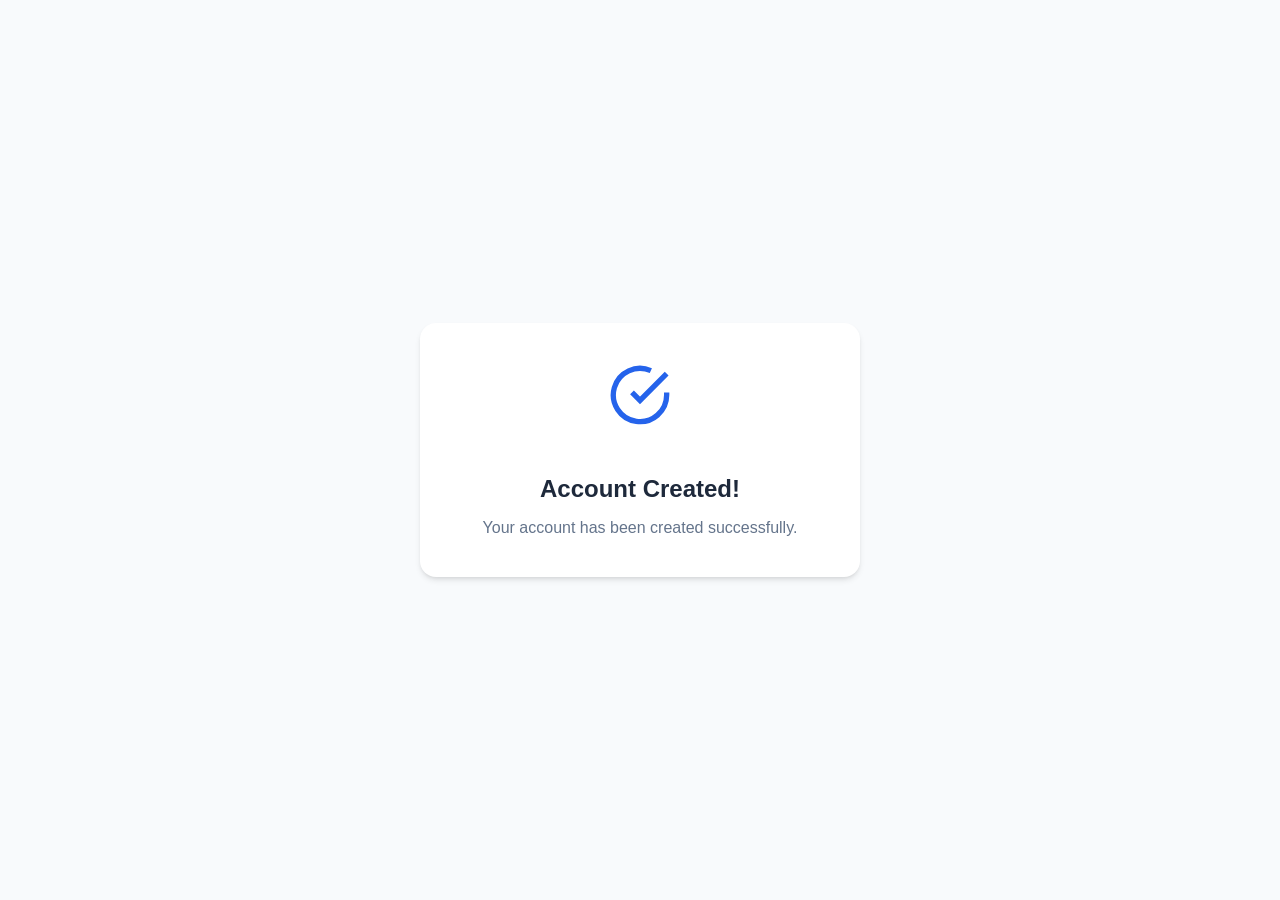
==== signup/frontend/success.html @ b7cdf4f6 "Add Makefile and update signup form to use email instead of username - Introduced a Makefile for Doc" ====
<!DOCTYPE html>
<html lang="en">
<head>
    <meta charset="UTF-8">
    <meta name="viewport" content="width=device-width, initial-scale=1.0">
    <title>Account Created</title>
    <link rel="stylesheet" href="style.css">
    <style>
        .success-page {
            text-align: center;
        }
        .success-icon {
            width: 64px;
            height: 64px;
            margin: 0 auto 1.5rem;
            color: #22c55e;
        }
        .success-page h1 {
            margin-bottom: 1rem;
        }
        .success-page p {
            color: var(--text-muted);
        }
    </style>
</head>
<body>
    <div class="container">
        <div class="card success-page">
            <div class="logo">
                <svg class="success-icon" viewBox="0 0 24 24" fill="none" stroke="currentColor" stroke-width="2">
                    <path d="M22 11.08V12a10 10 0 1 1-5.93-9.14"/>
                    <polyline points="22 4 12 14.01 9 11.01"/>
                </svg>
            </div>
            <h1>Account Created!</h1>
            <p>Your account has been created successfully.</p>
        </div>
    </div>
</body>
</html>
---- signup/frontend/style.css ----
:root {
    --primary: #2563eb;
    --primary-hover: #1d4ed8;
    --background: #f8fafc;
    --card-bg: #ffffff;
    --text: #1e293b;
    --text-muted: #64748b;
    --border: #e2e8f0;
    --error-bg: #fef2f2;
    --error-border: #fecaca;
    --success-bg: #f0fdf4;
    --success-border: #bbf7d0;
    --shadow: 0 4px 6px -1px rgb(0 0 0 / 0.1), 0 2px 4px -2px rgb(0 0 0 / 0.1);
    --input-bg: #ffffff;
}

@media (prefers-color-scheme: dark) {
    :root {
        --primary: #3b82f6;
        --primary-hover: #60a5fa;
        --background: #0f172a;
        --card-bg: #1e293b;
        --text: #f1f5f9;
        --text-muted: #94a3b8;
        --border: #334155;
        --error-bg: #450a0a;
        --error-border: #7f1d1d;
        --success-bg: #052e16;
        --success-border: #14532d;
        --shadow: 0 4px 6px -1px rgb(0 0 0 / 0.3), 0 2px 4px -2px rgb(0 0 0 / 0.3);
        --input-bg: #1e293b;
    }
}

* {
    margin: 0;
    padding: 0;
    box-sizing: border-box;
}

body {
    font-family: -apple-system, BlinkMacSystemFont, 'Segoe UI', Roboto, Oxygen, Ubuntu, sans-serif;
    background: var(--background);
    color: var(--text);
    min-height: 100vh;
    display: flex;
    align-items: center;
    justify-content: center;
    padding: 1rem;
}

.container {
    width: 100%;
    max-width: 440px;
}

.card {
    background: var(--card-bg);
    border-radius: 16px;
    padding: 2.5rem;
    box-shadow: var(--shadow);
    position: relative;
}

.form-row {
    display: flex;
    gap: 1rem;
}

.form-row .form-group {
    flex: 1;
}

.logo {
    display: flex;
    justify-content: center;
    margin-bottom: 1.5rem;
}

.logo svg {
    color: var(--primary);
}

.theme-toggle {
    position: absolute;
    top: 1rem;
    right: 1rem;
    background: transparent;
    border: none;
    cursor: pointer;
    padding: 0.5rem;
    border-radius: 8px;
    color: var(--text-muted);
    transition: color 0.2s, background 0.2s;
    width: auto;
    margin: 0;
}

.theme-toggle:hover {
    color: var(--text);
    background: var(--border);
}

.theme-toggle .icon-moon {
    display: none;
}

:root:not(.dark) .theme-toggle .icon-moon {
    display: block;
}

:root.dark .theme-toggle .icon-sun {
    display: none;
}

:root.dark .theme-toggle .icon-moon {
    display: block;
}

h1 {
    font-size: 1.5rem;
    font-weight: 600;
    text-align: center;
    margin-bottom: 0.5rem;
}

.subtitle {
    text-align: center;
    color: var(--text-muted);
    margin-bottom: 2rem;
}

.form-group {
    margin-bottom: 1.25rem;
}

label {
    display: block;
    font-size: 0.875rem;
    font-weight: 500;
    margin-bottom: 0.5rem;
    color: var(--text);
}

input {
    width: 100%;
    padding: 0.75rem 1rem;
    border: 1px solid var(--border);
    border-radius: 8px;
    font-size: 1rem;
    transition: border-color 0.2s, box-shadow 0.2s;
    background: var(--input-bg);
    color: var(--text);
}

input:focus {
    outline: none;
    border-color: var(--primary);
    box-shadow: 0 0 0 3px rgba(37, 99, 235, 0.1);
}

input::placeholder {
    color: var(--text-muted);
}

button {
    width: 100%;
    padding: 0.875rem 1rem;
    background: var(--primary);
    color: white;
    border: none;
    border-radius: 8px;
    font-size: 1rem;
    font-weight: 500;
    cursor: pointer;
    transition: background-color 0.2s;
    margin-top: 0.5rem;
}

button:hover {
    background: var(--primary-hover);
}

button:disabled {
    opacity: 0.6;
    cursor: not-allowed;
}

.message {
    padding: 0.75rem 1rem;
    border-radius: 8px;
    font-size: 0.875rem;
    margin-bottom: 1rem;
    display: none;
}

.message.error {
    display: block;
    background: var(--error-bg);
    color: #fca5a5;
    border: 1px solid var(--error-border);
}

.message.success {
    display: block;
    background: var(--success-bg);
    color: #86efac;
    border: 1px solid var(--success-border);
}

.footer {
    text-align: center;
    margin-top: 1.5rem;
    color: var(--text-muted);
    font-size: 0.875rem;
}

.footer a {
    color: var(--primary);
    text-decoration: none;
}

.footer a:hover {
    text-decoration: underline;
}
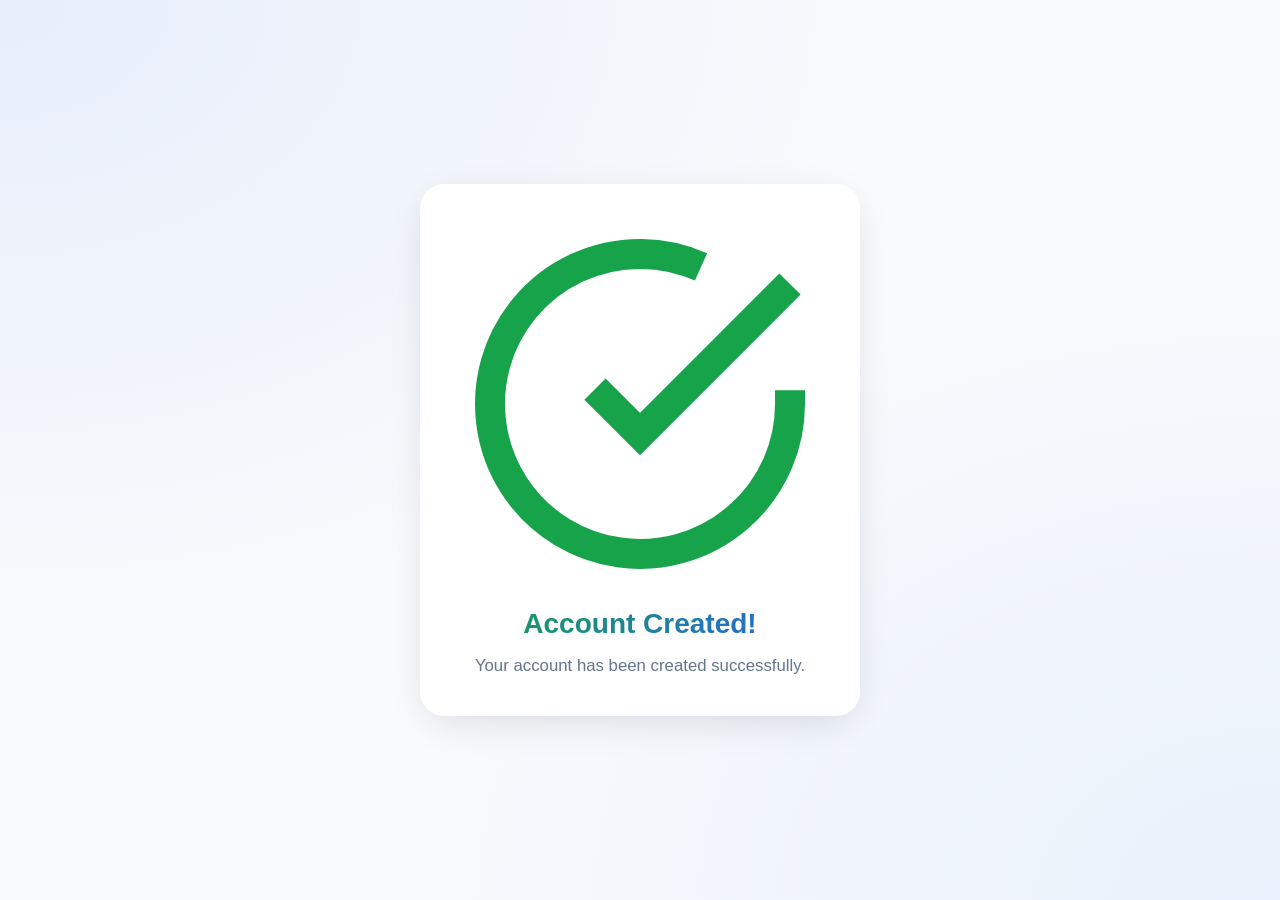
==== commit 5b953f08: "Enhance signup experience with loading spinner and dynamic greeting on success page" ====
--- a/signup/frontend/success.html
+++ b/signup/frontend/success.html
@@ -9,17 +9,12 @@
         .success-page {
             text-align: center;
         }
-        .success-icon {
-            width: 64px;
-            height: 64px;
-            margin: 0 auto 1.5rem;
-            color: #22c55e;
-        }
         .success-page h1 {
             margin-bottom: 1rem;
         }
         .success-page p {
             color: var(--text-muted);
+            font-size: 1.05rem;
         }
     </style>
 </head>
@@ -32,9 +27,17 @@
                     <polyline points="22 4 12 14.01 9 11.01"/>
                 </svg>
             </div>
-            <h1>Account Created!</h1>
+            <h1 id="greeting">Account Created!</h1>
             <p>Your account has been created successfully.</p>
         </div>
     </div>
+    <script src="script.js"></script>
+    <script>
+        const firstName = sessionStorage.getItem('signupFirstName');
+        if (firstName) {
+            document.getElementById('greeting').textContent = 'Welcome, ' + firstName + '!';
+            sessionStorage.removeItem('signupFirstName');
+        }
+    </script>
 </body>
 </html>
--- a/signup/frontend/style.css
+++ b/signup/frontend/style.css
@@ -1,6 +1,7 @@
 :root {
     --primary: #2563eb;
     --primary-hover: #1d4ed8;
+    --primary-glow: rgba(37, 99, 235, 0.3);
     --background: #f8fafc;
     --card-bg: #ffffff;
     --text: #1e293b;
@@ -8,28 +9,33 @@
     --border: #e2e8f0;
     --error-bg: #fef2f2;
     --error-border: #fecaca;
+    --error-text: #dc2626;
     --success-bg: #f0fdf4;
     --success-border: #bbf7d0;
+    --success-text: #16a34a;
     --shadow: 0 4px 6px -1px rgb(0 0 0 / 0.1), 0 2px 4px -2px rgb(0 0 0 / 0.1);
+    --shadow-lg: 0 10px 40px -10px rgb(0 0 0 / 0.15);
     --input-bg: #ffffff;
 }
 
-@media (prefers-color-scheme: dark) {
-    :root {
-        --primary: #3b82f6;
-        --primary-hover: #60a5fa;
-        --background: #0f172a;
-        --card-bg: #1e293b;
-        --text: #f1f5f9;
-        --text-muted: #94a3b8;
-        --border: #334155;
-        --error-bg: #450a0a;
-        --error-border: #7f1d1d;
-        --success-bg: #052e16;
-        --success-border: #14532d;
-        --shadow: 0 4px 6px -1px rgb(0 0 0 / 0.3), 0 2px 4px -2px rgb(0 0 0 / 0.3);
-        --input-bg: #1e293b;
-    }
+:root.dark {
+    --primary: #3b82f6;
+    --primary-hover: #60a5fa;
+    --primary-glow: rgba(59, 130, 246, 0.3);
+    --background: #0f172a;
+    --card-bg: #1e293b;
+    --text: #f1f5f9;
+    --text-muted: #94a3b8;
+    --border: #334155;
+    --error-bg: #450a0a;
+    --error-border: #7f1d1d;
+    --error-text: #fca5a5;
+    --success-bg: #052e16;
+    --success-border: #14532d;
+    --success-text: #86efac;
+    --shadow: 0 4px 6px -1px rgb(0 0 0 / 0.3), 0 2px 4px -2px rgb(0 0 0 / 0.3);
+    --shadow-lg: 0 10px 40px -10px rgb(0 0 0 / 0.5);
+    --input-bg: #1e293b;
 }
 
 * {
@@ -41,6 +47,9 @@
 body {
     font-family: -apple-system, BlinkMacSystemFont, 'Segoe UI', Roboto, Oxygen, Ubuntu, sans-serif;
     background: var(--background);
+    background-image: 
+        radial-gradient(at 0% 0%, rgba(37, 99, 235, 0.08) 0%, transparent 50%),
+        radial-gradient(at 100% 100%, rgba(59, 130, 246, 0.08) 0%, transparent 50%);
     color: var(--text);
     min-height: 100vh;
     display: flex;
@@ -56,29 +65,22 @@
 
 .card {
     background: var(--card-bg);
-    border-radius: 16px;
+    border-radius: 24px;
     padding: 2.5rem;
-    box-shadow: var(--shadow);
+    box-shadow: var(--shadow-lg);
     position: relative;
-}
-
-.form-row {
-    display: flex;
-    gap: 1rem;
-}
-
-.form-row .form-group {
-    flex: 1;
-}
-
-.logo {
-    display: flex;
-    justify-content: center;
-    margin-bottom: 1.5rem;
-}
-
-.logo svg {
-    color: var(--primary);
+    animation: slideUp 0.5s ease-out;
+}
+
+@keyframes slideUp {
+    from {
+        opacity: 0;
+        transform: translateY(20px);
+    }
+    to {
+        opacity: 1;
+        transform: translateY(0);
+    }
 }
 
 .theme-toggle {
@@ -105,8 +107,12 @@
     display: none;
 }
 
+:root:not(.dark) .theme-toggle .icon-sun {
+    display: block;
+}
+
 :root:not(.dark) .theme-toggle .icon-moon {
-    display: block;
+    display: none;
 }
 
 :root.dark .theme-toggle .icon-sun {
@@ -117,21 +123,43 @@
     display: block;
 }
 
+.logo {
+    display: flex;
+    justify-content: center;
+    margin-bottom: 1.5rem;
+}
+
+.logo svg {
+    color: var(--primary);
+    animation: float 3s ease-in-out infinite;
+}
+
+@keyframes float {
+    0%, 100% { transform: translateY(0); }
+    50% { transform: translateY(-8px); }
+}
+
 h1 {
-    font-size: 1.5rem;
-    font-weight: 600;
+    font-size: 1.75rem;
+    font-weight: 700;
     text-align: center;
     margin-bottom: 0.5rem;
+    background: linear-gradient(135deg, var(--text) 0%, var(--primary) 100%);
+    -webkit-background-clip: text;
+    -webkit-text-fill-color: transparent;
+    background-clip: text;
 }
 
 .subtitle {
     text-align: center;
     color: var(--text-muted);
     margin-bottom: 2rem;
+    font-size: 0.95rem;
 }
 
 .form-group {
     margin-bottom: 1.25rem;
+    position: relative;
 }
 
 label {
@@ -142,13 +170,17 @@
     color: var(--text);
 }
 
+.input-wrapper {
+    position: relative;
+}
+
 input {
     width: 100%;
-    padding: 0.75rem 1rem;
-    border: 1px solid var(--border);
-    border-radius: 8px;
+    padding: 0.875rem 1rem;
+    border: 2px solid var(--border);
+    border-radius: 12px;
     font-size: 1rem;
-    transition: border-color 0.2s, box-shadow 0.2s;
+    transition: all 0.3s ease;
     background: var(--input-bg);
     color: var(--text);
 }
@@ -156,55 +188,127 @@
 input:focus {
     outline: none;
     border-color: var(--primary);
-    box-shadow: 0 0 0 3px rgba(37, 99, 235, 0.1);
+    box-shadow: 0 0 0 4px var(--primary-glow);
 }
 
 input::placeholder {
     color: var(--text-muted);
 }
 
+input.error {
+    border-color: var(--error-border);
+    animation: shake 0.5s ease;
+}
+
+@keyframes shake {
+    0%, 100% { transform: translateX(0); }
+    25% { transform: translateX(-8px); }
+    75% { transform: translateX(8px); }
+}
+
 button {
     width: 100%;
-    padding: 0.875rem 1rem;
-    background: var(--primary);
+    padding: 1rem 1.5rem;
+    background: linear-gradient(135deg, var(--primary) 0%, var(--primary-hover) 100%);
     color: white;
     border: none;
-    border-radius: 8px;
+    border-radius: 12px;
     font-size: 1rem;
-    font-weight: 500;
+    font-weight: 600;
     cursor: pointer;
-    transition: background-color 0.2s;
+    transition: all 0.3s ease;
     margin-top: 0.5rem;
+    position: relative;
+    overflow: hidden;
+}
+
+button::before {
+    content: '';
+    position: absolute;
+    top: 0;
+    left: -100%;
+    width: 100%;
+    height: 100%;
+    background: linear-gradient(90deg, transparent, rgba(255,255,255,0.2), transparent);
+    transition: left 0.5s;
+}
+
+button:hover::before {
+    left: 100%;
 }
 
 button:hover {
-    background: var(--primary-hover);
+    transform: translateY(-2px);
+    box-shadow: 0 8px 20px -4px var(--primary-glow);
+}
+
+button:active {
+    transform: translateY(0);
 }
 
 button:disabled {
-    opacity: 0.6;
+    opacity: 0.7;
     cursor: not-allowed;
+    transform: none;
+}
+
+button .spinner {
+    display: none;
+    width: 20px;
+    height: 20px;
+    border: 2px solid rgba(255,255,255,0.3);
+    border-top-color: white;
+    border-radius: 50%;
+    animation: spin 0.8s linear infinite;
+}
+
+button.loading .btn-text {
+    display: none;
+}
+
+button.loading .spinner {
+    display: inline-block;
+}
+
+@keyframes spin {
+    to { transform: rotate(360deg); }
 }
 
 .message {
-    padding: 0.75rem 1rem;
-    border-radius: 8px;
+    padding: 0.875rem 1rem;
+    border-radius: 12px;
     font-size: 0.875rem;
     margin-bottom: 1rem;
     display: none;
+    animation: slideDown 0.3s ease;
+}
+
+@keyframes slideDown {
+    from {
+        opacity: 0;
+        transform: translateY(-10px);
+    }
+    to {
+        opacity: 1;
+        transform: translateY(0);
+    }
 }
 
 .message.error {
-    display: block;
+    display: flex;
+    align-items: center;
+    gap: 0.5rem;
     background: var(--error-bg);
-    color: #fca5a5;
+    color: var(--error-text);
     border: 1px solid var(--error-border);
 }
 
 .message.success {
-    display: block;
+    display: flex;
+    align-items: center;
+    gap: 0.5rem;
     background: var(--success-bg);
-    color: #86efac;
+    color: var(--success-text);
     border: 1px solid var(--success-border);
 }
 
@@ -218,8 +322,26 @@
 .footer a {
     color: var(--primary);
     text-decoration: none;
+    font-weight: 500;
 }
 
 .footer a:hover {
     text-decoration: underline;
 }
+
+.success-page .success-icon {
+    color: var(--success-text);
+    animation: pulse 2s ease-in-out infinite;
+}
+
+@keyframes pulse {
+    0%, 100% { transform: scale(1); opacity: 1; }
+    50% { transform: scale(1.1); opacity: 0.8; }
+}
+
+#greeting {
+    background: linear-gradient(135deg, var(--success-text) 0%, var(--primary) 100%);
+    -webkit-background-clip: text;
+    -webkit-text-fill-color: transparent;
+    background-clip: text;
+}
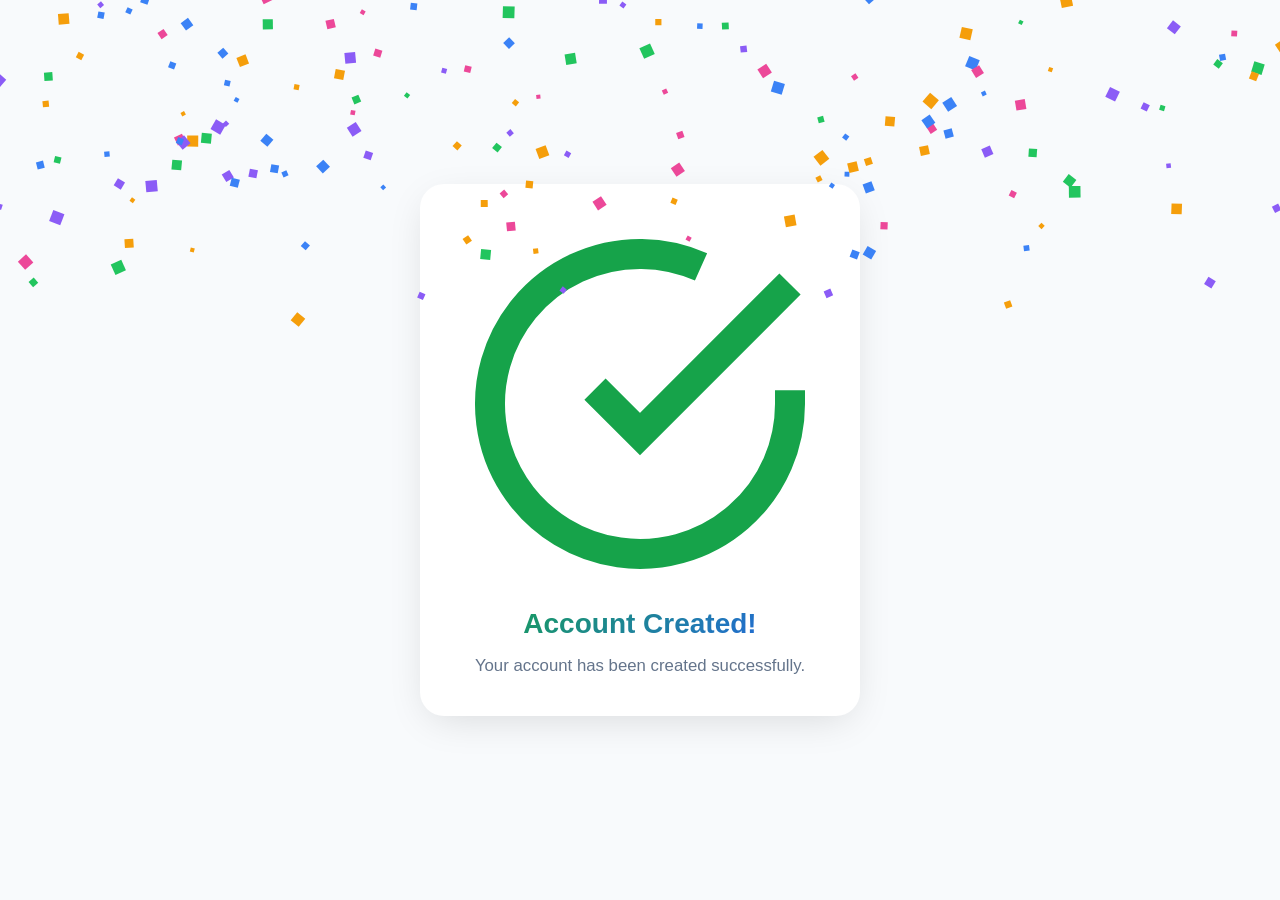
==== commit a78e9dd3: "Enhance signup form" ====
--- a/signup/frontend/success.html
+++ b/signup/frontend/success.html
@@ -19,6 +19,7 @@
     </style>
 </head>
 <body>
+    <canvas id="confetti-canvas"></canvas>
     <div class="container">
         <div class="card success-page">
             <div class="logo">
@@ -38,6 +39,58 @@
             document.getElementById('greeting').textContent = 'Welcome, ' + firstName + '!';
             sessionStorage.removeItem('signupFirstName');
         }
+        
+        launchConfetti();
+        
+        function launchConfetti() {
+            const canvas = document.getElementById('confetti-canvas');
+            const ctx = canvas.getContext('2d');
+            canvas.width = window.innerWidth;
+            canvas.height = window.innerHeight;
+            
+            const colors = ['#3b82f6', '#22c55e', '#f59e0b', '#ec4899', '#8b5cf6'];
+            const particles = [];
+            
+            for (let i = 0; i < 500; i++) {
+                particles.push({
+                    x: Math.random() * canvas.width,
+                    y: Math.random() * canvas.height - canvas.height,
+                    vx: (Math.random() - 0.5) * 4,
+                    vy: Math.random() * 3 + 2,
+                    color: colors[Math.floor(Math.random() * colors.length)],
+                    size: Math.random() * 8 + 4,
+                    rotation: Math.random() * 360,
+                    rotationSpeed: (Math.random() - 0.5) * 10
+                });
+            }
+            
+            let frame = 0;
+            function animate() {
+                ctx.clearRect(0, 0, canvas.width, canvas.height);
+                
+                particles.forEach(p => {
+                    p.x += p.vx;
+                    p.y += p.vy;
+                    p.vy += 0.1;
+                    p.rotation += p.rotationSpeed;
+                    
+                    ctx.save();
+                    ctx.translate(p.x, p.y);
+                    ctx.rotate(p.rotation * Math.PI / 180);
+                    ctx.fillStyle = p.color;
+                    ctx.fillRect(-p.size / 2, -p.size / 2, p.size, p.size);
+                    ctx.restore();
+                });
+                
+                frame++;
+                if (frame < 180) {
+                    requestAnimationFrame(animate);
+                } else {
+                    ctx.clearRect(0, 0, canvas.width, canvas.height);
+                }
+            }
+            animate();
+        }
     </script>
 </body>
 </html>
--- a/signup/frontend/style.css
+++ b/signup/frontend/style.css
@@ -16,6 +16,7 @@
     --shadow: 0 4px 6px -1px rgb(0 0 0 / 0.1), 0 2px 4px -2px rgb(0 0 0 / 0.1);
     --shadow-lg: 0 10px 40px -10px rgb(0 0 0 / 0.15);
     --input-bg: #ffffff;
+    --particle-color: rgba(37, 99, 235, 0.15);
 }
 
 :root.dark {
@@ -36,6 +37,7 @@
     --shadow: 0 4px 6px -1px rgb(0 0 0 / 0.3), 0 2px 4px -2px rgb(0 0 0 / 0.3);
     --shadow-lg: 0 10px 40px -10px rgb(0 0 0 / 0.5);
     --input-bg: #1e293b;
+    --particle-color: rgba(59, 130, 246, 0.2);
 }
 
 * {
@@ -47,15 +49,22 @@
 body {
     font-family: -apple-system, BlinkMacSystemFont, 'Segoe UI', Roboto, Oxygen, Ubuntu, sans-serif;
     background: var(--background);
-    background-image: 
-        radial-gradient(at 0% 0%, rgba(37, 99, 235, 0.08) 0%, transparent 50%),
-        radial-gradient(at 100% 100%, rgba(59, 130, 246, 0.08) 0%, transparent 50%);
     color: var(--text);
     min-height: 100vh;
     display: flex;
     align-items: center;
     justify-content: center;
     padding: 1rem;
+    overflow: hidden;
+}
+
+#particles-canvas {
+    position: fixed;
+    top: 0;
+    left: 0;
+    width: 100%;
+    height: 100%;
+    z-index: -1;
 }
 
 .container {
@@ -158,25 +167,119 @@
 }
 
 .form-group {
-    margin-bottom: 1.25rem;
+    margin-bottom: 1.5rem;
     position: relative;
 }
 
-label {
+.floating-label {
+    position: relative;
+}
+
+.floating-label label {
+    position: absolute;
+    left: 1rem;
+    top: 50%;
+    transform: translateY(-50%);
+    font-size: 1rem;
+    color: var(--text-muted);
+    pointer-events: none;
+    transition: all 0.2s ease;
+    background: transparent;
+    padding: 0 0.25rem;
+    margin: 0;
+}
+
+.floating-label input {
+    padding-top: 1.25rem;
+    padding-bottom: 0.5rem;
+}
+
+.floating-label input:focus ~ label,
+.floating-label input:not(:placeholder-shown) ~ label {
+    top: 0.5rem;
+    transform: translateY(0);
+    font-size: 0.75rem;
+    color: var(--primary);
+    background: var(--card-bg);
+}
+
+.floating-label input:focus ~ label {
+    color: var(--primary);
+}
+
+.floating-label input.valid ~ label {
+    color: var(--success-text);
+}
+
+.floating-label input.invalid ~ label {
+    color: var(--error-text);
+}
+
+.floating-label input:focus ~ label {
+    background: var(--card-bg);
+}
+
+.validation-icon {
+    position: absolute;
+    right: 1rem;
+    top: 50%;
+    transform: translateY(-50%);
+    width: 20px;
+    height: 20px;
+    opacity: 0;
+    transition: opacity 0.2s, transform 0.2s;
+    pointer-events: none;
+}
+
+.validation-icon.show {
+    opacity: 1;
+}
+
+.validation-icon.valid {
+    color: var(--success-text);
+}
+
+.validation-icon.invalid {
+    color: var(--error-text);
+}
+
+.password-toggle {
+    position: absolute;
+    right: 2.75rem;
+    top: 50%;
+    transform: translateY(-50%);
+    background: transparent;
+    border: none;
+    cursor: pointer;
+    color: var(--text-muted);
+    padding: 0.25rem;
+    width: auto;
+    margin: 0;
+    transition: color 0.2s;
+}
+
+.password-toggle:hover {
+    color: var(--text);
+    background: transparent;
+    transform: translateY(-50%);
+}
+
+.password-toggle .icon-eye-off {
+    display: none;
+}
+
+.password-toggle.show-pass .icon-eye {
+    display: none;
+}
+
+.password-toggle.show-pass .icon-eye-off {
     display: block;
-    font-size: 0.875rem;
-    font-weight: 500;
-    margin-bottom: 0.5rem;
-    color: var(--text);
-}
-
-.input-wrapper {
-    position: relative;
 }
 
 input {
     width: 100%;
     padding: 0.875rem 1rem;
+    padding-right: 3.5rem;
     border: 2px solid var(--border);
     border-radius: 12px;
     font-size: 1rem;
@@ -185,6 +288,14 @@
     color: var(--text);
 }
 
+input.valid {
+    border-color: var(--success-text);
+}
+
+input.invalid {
+    border-color: var(--error-text);
+}
+
 input:focus {
     outline: none;
     border-color: var(--primary);
@@ -206,7 +317,7 @@
     75% { transform: translateX(8px); }
 }
 
-button {
+button[type="submit"] {
     width: 100%;
     padding: 1rem 1.5rem;
     background: linear-gradient(135deg, var(--primary) 0%, var(--primary-hover) 100%);
@@ -222,7 +333,7 @@
     overflow: hidden;
 }
 
-button::before {
+button[type="submit"]::before {
     content: '';
     position: absolute;
     top: 0;
@@ -233,26 +344,37 @@
     transition: left 0.5s;
 }
 
-button:hover::before {
+button[type="submit"]:hover::before {
     left: 100%;
 }
 
-button:hover {
+button[type="submit"]:hover {
     transform: translateY(-2px);
     box-shadow: 0 8px 20px -4px var(--primary-glow);
 }
 
-button:active {
+button[type="submit"]:active {
     transform: translateY(0);
 }
 
-button:disabled {
-    opacity: 0.7;
+button[type="submit"]:disabled {
+    background: var(--border);
+    opacity: 0.6;
     cursor: not-allowed;
     transform: none;
-}
-
-button .spinner {
+    box-shadow: none;
+}
+
+button[type="submit"]:disabled:hover {
+    transform: none;
+    box-shadow: none;
+}
+
+button[type="submit"]:disabled::before {
+    display: none;
+}
+
+button[type="submit"] .spinner {
     display: none;
     width: 20px;
     height: 20px;
@@ -262,11 +384,11 @@
     animation: spin 0.8s linear infinite;
 }
 
-button.loading .btn-text {
-    display: none;
-}
-
-button.loading .spinner {
+button[type="submit"].loading .btn-text {
+    display: none;
+}
+
+button[type="submit"].loading .spinner {
     display: inline-block;
 }
 
@@ -345,3 +467,13 @@
     -webkit-text-fill-color: transparent;
     background-clip: text;
 }
+
+#confetti-canvas {
+    position: fixed;
+    top: 0;
+    left: 0;
+    width: 100%;
+    height: 100%;
+    pointer-events: none;
+    z-index: 1000;
+}
